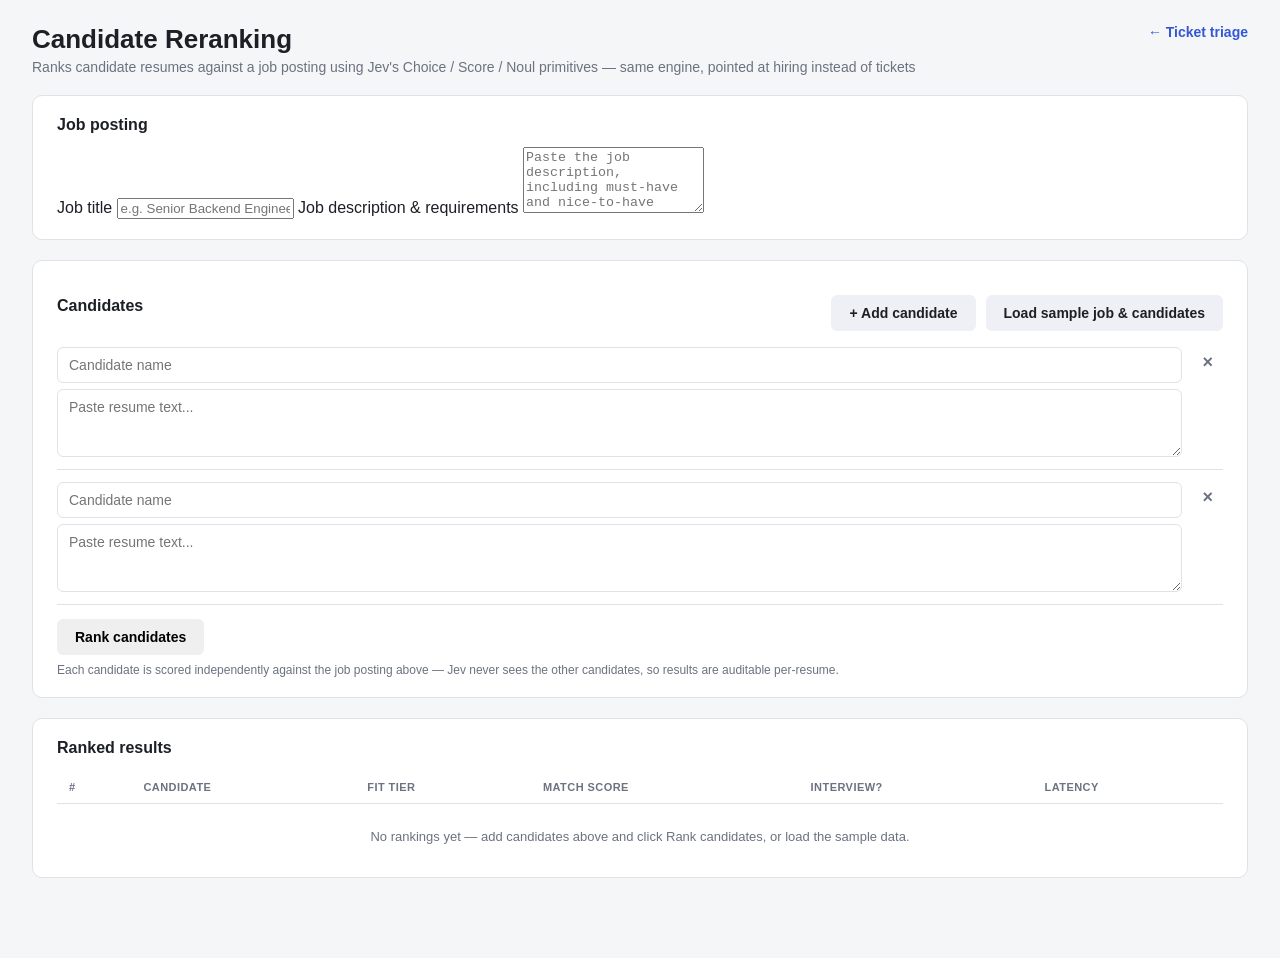
==== src/main/resources/static/candidate-ranking.html @ e697e9bc "Add Jev-powered candidate reranking showcase Reuses the same Choice/Score/Noul request shape and pro" ====
<!DOCTYPE html>
<html lang="en">
<head>
<meta charset="UTF-8" />
<meta name="viewport" content="width=device-width, initial-scale=1.0" />
<title>Candidate Reranking — Ticket Triage Copilot</title>
<link rel="stylesheet" href="styles.css" />
<link rel="stylesheet" href="candidate-ranking.css" />
</head>
<body>
<header>
  <div class="header-row">
    <div>
      <h1>Candidate Reranking</h1>
      <p class="subtitle">Ranks candidate resumes against a job posting using Jev's Choice / Score / Noul primitives &mdash; same engine, pointed at hiring instead of tickets</p>
    </div>
    <nav class="top-nav">
      <a href="index.html">&larr; Ticket triage</a>
    </nav>
  </div>
</header>

<section class="panel">
  <h2>Job posting</h2>
  <form id="jobForm">
    <label for="jobTitle">Job title</label>
    <input id="jobTitle" type="text" required placeholder="e.g. Senior Backend Engineer" />

    <label for="jobDescription">Job description &amp; requirements</label>
    <textarea id="jobDescription" required rows="4" placeholder="Paste the job description, including must-have and nice-to-have requirements..."></textarea>
  </form>
</section>

<section class="panel">
  <div class="candidates-header">
    <h2>Candidates</h2>
    <div class="form-actions">
      <button type="button" id="addCandidateBtn">+ Add candidate</button>
      <button type="button" id="loadSampleBtn">Load sample job &amp; candidates</button>
    </div>
  </div>
  <div id="candidateList"></div>

  <div class="form-actions">
    <button type="submit" form="jobForm" id="rankBtn">Rank candidates</button>
  </div>
  <p class="hint">Each candidate is scored independently against the job posting above &mdash; Jev never sees the other candidates, so results are auditable per-resume.</p>
</section>

<section class="panel">
  <h2>Ranked results</h2>
  <div class="table-wrap" id="resultsWrap">
    <table id="resultsTable">
      <thead>
        <tr>
          <th>#</th>
          <th>Candidate</th>
          <th>Fit tier</th>
          <th>Match score</th>
          <th>Interview?</th>
          <th>Latency</th>
        </tr>
      </thead>
      <tbody id="resultsBody"></tbody>
    </table>
  </div>
  <p id="emptyState" class="empty-state">No rankings yet &mdash; add candidates above and click Rank candidates, or load the sample data.</p>
</section>

<script src="candidate-samples.js"></script>
<script src="candidate-ranking.js"></script>
</body>
</html>
---- src/main/resources/static/styles.css ----
:root {
  --bg: #f5f6f8;
  --panel-bg: #ffffff;
  --border: #e0e2e7;
  --text: #1c1f26;
  --muted: #6b7280;
  --accent: #3457d5;
  --green-bg: #e6f6ec;
  --green-border: #34a853;
  --yellow-bg: #fff8e1;
  --yellow-border: #f0ad0e;
  --diff-bg: #fde8e8;
  --diff-border: #e0554f;
}

* {
  box-sizing: border-box;
}

body {
  margin: 0;
  font-family: -apple-system, BlinkMacSystemFont, "Segoe UI", Roboto, sans-serif;
  background: var(--bg);
  color: var(--text);
  padding: 24px 32px 60px;
}

header h1 {
  margin: 0 0 4px;
  font-size: 26px;
}

.subtitle {
  margin: 0 0 20px;
  color: var(--muted);
  font-size: 14px;
}

.header-row {
  display: flex;
  justify-content: space-between;
  align-items: flex-start;
  gap: 16px;
}

.top-nav {
  display: flex;
  gap: 16px;
}

.top-nav a {
  color: var(--accent);
  font-size: 14px;
  font-weight: 600;
  text-decoration: none;
}

.top-nav a:hover {
  text-decoration: underline;
}

.stats-bar {
  display: grid;
  grid-template-columns: repeat(auto-fit, minmax(150px, 1fr));
  gap: 12px;
  margin-bottom: 24px;
}

.stats-bar[data-mode="single"] .stat[data-mode="compare"],
.stats-bar[data-mode="compare"] .stat[data-mode="single"] {
  display: none;
}

.stat {
  background: var(--panel-bg);
  border: 1px solid var(--border);
  border-radius: 10px;
  padding: 16px;
  display: flex;
  flex-direction: column;
  gap: 4px;
}

.stat-value {
  font-size: 24px;
  font-weight: 600;
}

.stat-label {
  font-size: 12px;
  color: var(--muted);
  text-transform: uppercase;
  letter-spacing: 0.04em;
}

.panel {
  background: var(--panel-bg);
  border: 1px solid var(--border);
  border-radius: 10px;
  padding: 20px 24px;
  margin-bottom: 20px;
}

.panel h2 {
  margin-top: 0;
  font-size: 16px;
}

.engine-panel {
  padding: 14px 24px;
}

.engine-panel h2 {
  display: none;
}

.engine-toggle {
  display: flex;
  gap: 8px;
}

.engine-btn {
  background: #eef0f5;
  color: var(--text);
}

.engine-btn.active {
  background: var(--accent);
  color: white;
}

#ticketForm {
  display: flex;
  flex-direction: column;
  gap: 6px;
}

#ticketForm label {
  font-size: 13px;
  font-weight: 600;
  margin-top: 8px;
}

#ticketForm input,
#ticketForm textarea {
  border: 1px solid var(--border);
  border-radius: 6px;
  padding: 9px 11px;
  font-size: 14px;
  font-family: inherit;
  resize: vertical;
}

.form-actions {
  display: flex;
  gap: 10px;
  margin-top: 14px;
}

button {
  border: none;
  border-radius: 6px;
  padding: 10px 18px;
  font-size: 14px;
  font-weight: 600;
  cursor: pointer;
}

#submitBtn {
  background: var(--accent);
  color: white;
}

#submitBtn:disabled,
#bulkDemoBtn:disabled {
  opacity: 0.6;
  cursor: not-allowed;
}

#bulkDemoBtn {
  background: #eef0f5;
  color: var(--text);
}

#ticketForm .file-btn {
  display: inline-flex;
  align-items: center;
  background: #eef0f5;
  color: var(--text);
  border-radius: 6px;
  padding: 10px 18px;
  font-size: 14px;
  font-weight: 600;
  cursor: pointer;
  margin-top: 0;
}

#ticketForm .file-btn:hover {
  background: #e3e6ee;
}

#ticketForm .file-btn.disabled {
  opacity: 0.6;
  cursor: not-allowed;
  pointer-events: none;
}

.hint {
  font-size: 12px;
  color: var(--muted);
  margin: 8px 0 0;
}

.hint code {
  background: #f1f2f6;
  padding: 1px 4px;
  border-radius: 3px;
  font-size: 11px;
}

.table-wrap {
  overflow-x: auto;
}

table {
  width: 100%;
  border-collapse: collapse;
  font-size: 13px;
}

th, td {
  text-align: left;
  padding: 10px 12px;
  border-bottom: 1px solid var(--border);
  white-space: nowrap;
}

td:first-child {
  white-space: normal;
  max-width: 320px;
}

th {
  color: var(--muted);
  font-size: 11px;
  text-transform: uppercase;
  letter-spacing: 0.04em;
}

tr.row-auto {
  background: var(--green-bg);
  border-left: 3px solid var(--green-border);
}

tr.row-review {
  background: var(--yellow-bg);
  border-left: 3px solid var(--yellow-border);
}

.confidence {
  color: var(--muted);
  font-size: 11px;
}

.compare-line {
  white-space: nowrap;
  line-height: 1.7;
}

.engine-tag {
  display: inline-block;
  min-width: 26px;
  font-weight: 700;
  color: var(--muted);
  font-size: 10px;
  text-transform: uppercase;
}

td.diff {
  background: var(--diff-bg);
  border-left: 3px solid var(--diff-border);
}

.has-detail {
  cursor: help;
  text-decoration: underline dotted var(--muted);
  text-underline-offset: 3px;
}

.empty-state {
  color: var(--muted);
  font-size: 13px;
  text-align: center;
  padding: 12px 0 0;
}

.chart {
  margin-top: 8px;
}

.chart-axis-label {
  font-size: 12px;
  fill: var(--text);
}

.chart-value-label {
  font-size: 12px;
  fill: var(--muted);
  font-variant-numeric: tabular-nums;
}

.chart-legend {
  display: flex;
  flex-wrap: wrap;
  gap: 14px;
  margin-bottom: 4px;
}

.legend-item {
  display: inline-flex;
  align-items: center;
  gap: 6px;
  font-size: 12px;
  color: var(--text);
}

.legend-swatch {
  width: 10px;
  height: 10px;
  border-radius: 2px;
  display: inline-block;
}
---- src/main/resources/static/candidate-ranking.css ----
.candidates-header {
  display: flex;
  justify-content: space-between;
  align-items: center;
  gap: 12px;
  flex-wrap: wrap;
}

.candidates-header h2 {
  margin: 0;
}

.candidate-row {
  display: flex;
  gap: 10px;
  align-items: flex-start;
  padding: 12px 0;
  border-bottom: 1px solid var(--border);
}

.candidate-row:first-child {
  padding-top: 16px;
}

.candidate-row-fields {
  display: flex;
  flex-direction: column;
  gap: 6px;
  flex: 1;
}

.candidate-row input,
.candidate-row textarea {
  border: 1px solid var(--border);
  border-radius: 6px;
  padding: 9px 11px;
  font-size: 14px;
  font-family: inherit;
  resize: vertical;
  width: 100%;
}

.remove-candidate-btn {
  background: transparent;
  color: var(--muted);
  font-size: 18px;
  line-height: 1;
  padding: 6px 10px;
}

.remove-candidate-btn:hover {
  color: var(--diff-border);
}

#addCandidateBtn,
#loadSampleBtn {
  background: #eef0f5;
  color: var(--text);
}

.tier-badge {
  display: inline-block;
  padding: 3px 9px;
  border-radius: 999px;
  font-size: 12px;
  font-weight: 600;
}

.tier-strong_fit {
  background: var(--green-bg);
  color: #1a7a35;
}

.tier-potential_fit {
  background: var(--yellow-bg);
  color: #9a6a00;
}

.tier-not_a_fit {
  background: var(--diff-bg);
  color: #a13a35;
}

tr.row-strong-fit {
  background: var(--green-bg);
  border-left: 3px solid var(--green-border);
}

tr.row-potential-fit {
  background: var(--yellow-bg);
  border-left: 3px solid var(--yellow-border);
}

tr.row-not-a-fit {
  background: var(--diff-bg);
  border-left: 3px solid var(--diff-border);
}

.score-bar-wrap {
  display: flex;
  align-items: center;
  gap: 8px;
  cursor: help;
}

.score-bar {
  width: 80px;
  height: 8px;
  border-radius: 4px;
  background: #e0e2e7;
  overflow: hidden;
}

.score-bar-fill {
  height: 100%;
  background: var(--accent);
}

.score-label {
  font-size: 12px;
  white-space: nowrap;
}
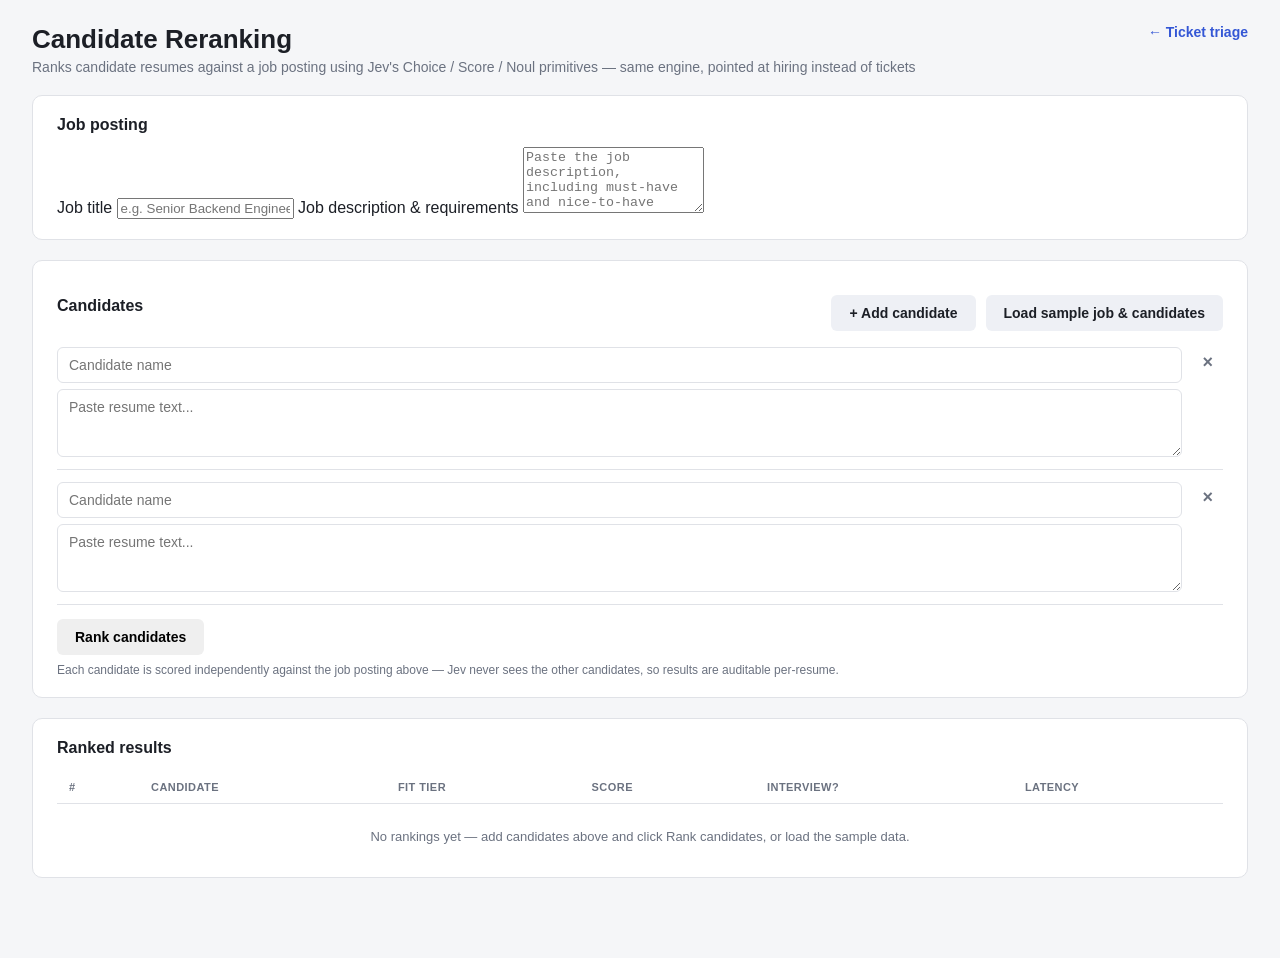
==== commit 5bddb963: "Show the numeric candidate score in the reranking results table The score column previously only sho" ====
--- a/src/main/resources/static/candidate-ranking.html
+++ b/src/main/resources/static/candidate-ranking.html
@@ -56,7 +56,7 @@
           <th>#</th>
           <th>Candidate</th>
           <th>Fit tier</th>
-          <th>Match score</th>
+          <th>Score</th>
           <th>Interview?</th>
           <th>Latency</th>
         </tr>
--- a/src/main/resources/static/candidate-ranking.css
+++ b/src/main/resources/static/candidate-ranking.css
@@ -103,8 +103,16 @@
   cursor: help;
 }
 
+.score-number {
+  font-size: 15px;
+  font-weight: 700;
+  font-variant-numeric: tabular-nums;
+  min-width: 24px;
+  text-align: right;
+}
+
 .score-bar {
-  width: 80px;
+  width: 70px;
   height: 8px;
   border-radius: 4px;
   background: #e0e2e7;
